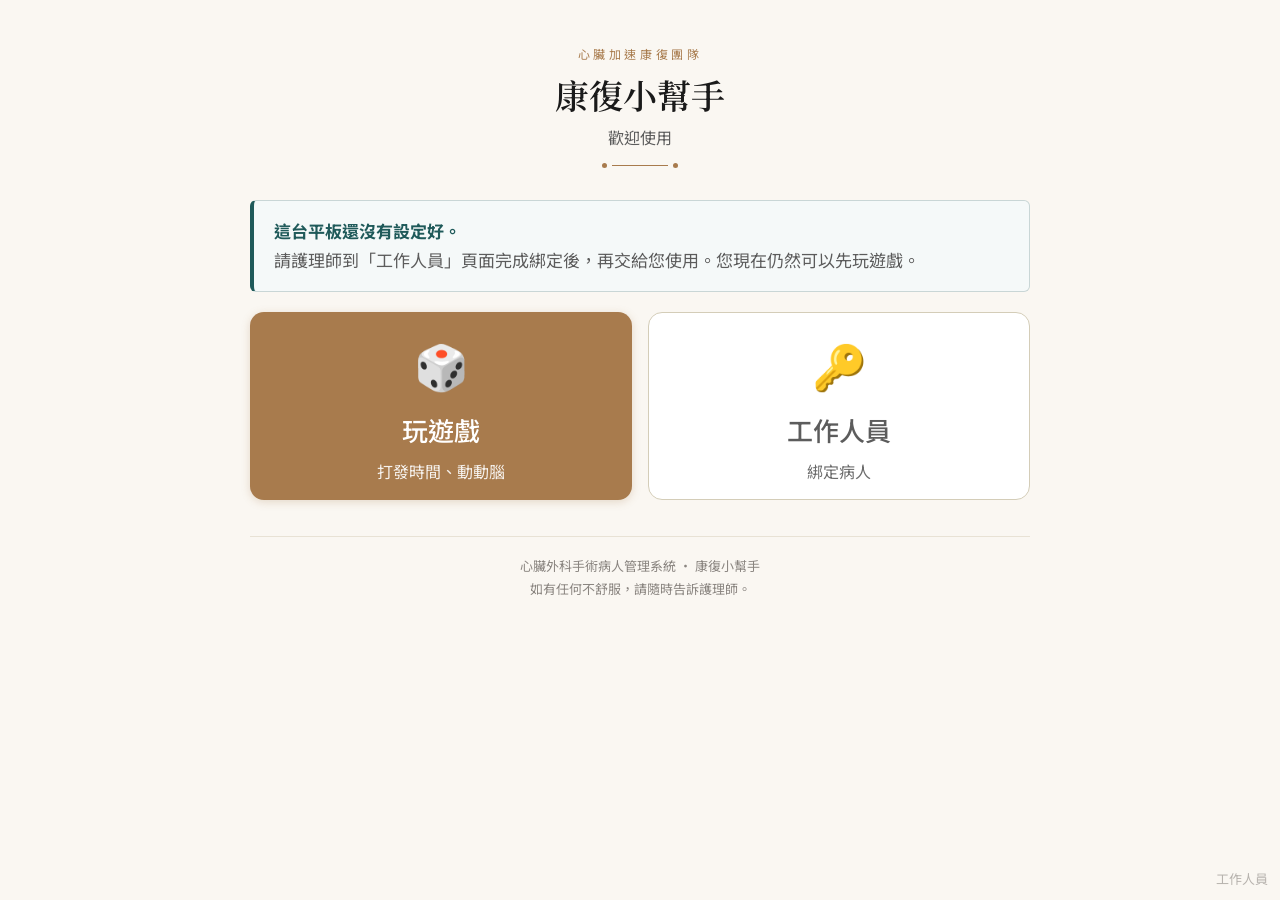
==== index.html @ 5334b92d "update PMS-cog" ====
<!DOCTYPE html>
<html lang="zh-TW">
<head>
<meta charset="UTF-8">
<meta name="viewport" content="width=device-width, initial-scale=1.0, maximum-scale=1.0, user-scalable=no">
<meta name="apple-mobile-web-app-capable" content="yes">
<meta name="apple-mobile-web-app-status-bar-style" content="default">
<meta name="apple-mobile-web-app-title" content="康復小幫手">
<meta name="robots" content="noindex">
<title>康復小幫手</title>
<link href="https://fonts.googleapis.com/css2?family=Noto+Sans+TC:wght@400;500;600&family=Noto+Serif+TC:wght@600&display=swap" rel="stylesheet">
<link rel="stylesheet" href="_shared/pms.css">
<style>
  .big2 { display: grid; grid-template-columns: 1fr 1fr; gap: 16px; margin: 20px 0; }
  .big2 .btn-xl { flex-direction: column; gap: 6px; min-height: 150px; }
  .big2 .btn-xl .ico { font-size: 44px; }
  .big2 .btn-xl small { font-size: 16px; font-weight: 400; opacity: .9; }
  .badge { display: inline-block; background: var(--gold); color: #fff; border-radius: 99px; font-size: 14px; padding: 2px 10px; margin-left: 6px; vertical-align: middle; }
  .phase-line { font-size: 17px; color: var(--ink-soft); margin: 4px 0 14px; }
  .staff-link { position: fixed; right: 12px; bottom: 10px; font-size: 13px; color: var(--ink-faint); text-decoration: none; opacity: .6; }
  @media (max-width: 560px) { .big2 { grid-template-columns: 1fr; } }
</style>
</head>
<body>
<div class="container">
  <div class="header">
    <div class="tag">心臟加速康復團隊</div>
    <h1>康復小幫手</h1>
    <p class="sub" id="greet">　</p>
    <div class="divider"></div>
  </div>

  <div id="alert" class="alert"></div>

  <!-- 尚未綁定 -->
  <div id="unbound" style="display:none">
    <div class="notice"><strong>這台平板還沒有設定好。</strong><br>請護理師到「工作人員」頁面完成綁定後，再交給您使用。您現在仍然可以先玩遊戲。</div>
    <div class="big2">
      <a class="btn btn-gold btn-xl" href="fun/index.html"><span class="ico">🎲</span>玩遊戲<small>打發時間、動動腦</small></a>
      <a class="btn btn-ghost btn-xl" href="staff/bind.html"><span class="ico">🔑</span>工作人員<small>綁定病人</small></a>
    </div>
  </div>

  <!-- 已綁定 -->
  <div id="bound" style="display:none">
    <div class="phase-line" id="phaseLine"></div>
    <div class="card" style="padding:18px 20px">
      <div class="label">今天請您完成 <span class="badge" id="todoCount">0</span></div>
      <div class="hint" id="todoHint">完成一項就會打勾，不用一次做完。</div>
      <div id="todos"></div>
    </div>
    <div class="big2">
      <a class="btn btn-gold btn-xl" href="fun/index.html"><span class="ico">🎲</span>玩遊戲<small>隨時可以玩</small></a>
      <button class="btn btn-ghost btn-xl" onclick="refresh(true)"><span class="ico">🔄</span>重新整理<small id="syncNote">　</small></button>
    </div>
  </div>

  <p class="footer">心臟外科手術病人管理系統 · 康復小幫手<br>如有任何不舒服，請隨時告訴護理師。</p>
</div>
<a class="staff-link" href="staff/bind.html">工作人員</a>

<script src="_shared/config.js"></script>
<script src="_shared/core.js"></script>
<script>
const { $, session, PHASE_LABEL } = COG;

// 各時點要做的項目（之後加入 EQ-5D、三個測驗時在這裡補）
const QOR = { id: 'qor15', ico: '📋', title: '恢復狀況問卷', sub: '15 題，約 3 分鐘', href: 'qor15.html' };
const TESTS = [
  { id: 'test:memory', ico: '🟦', title: '圖樣記憶', sub: '記住亮起的格子，約 3 分鐘', href: 'tests/memory.html' },
  { id: 'test:groceries', ico: '🛒', title: '買菜', sub: '記住清單、點對商品，約 4 分鐘', href: 'tests/groceries.html' },
  { id: 'test:lines', ico: '🧩', title: '接線', sub: '把線接回來，約 5 分鐘', href: 'tests/lines.html' },
];
const PLAN = {
  T0: [QOR, ...TESTS],
  T1: [QOR, ...TESTS],
  T2: [QOR, ...TESTS],
  T3: [ { id: 'eq5d', ico: '💚', title: '健康狀況問卷', sub: '5 題 + 1 個刻度，約 2 分鐘', href: 'eq5d.html' },
        { id: 'prems', ico: '💬', title: '照護經驗問卷', sub: '出院前，約 5 分鐘', href: (window.COG_CONFIG||{}).PREMS_URL || 'https://b101099132-bit.github.io/PMS-csc/survey.html', external: true },
        ...TESTS ],
};

function alertMsg(type, msg) { const a = $('alert'); a.className = 'alert show ' + type; a.textContent = msg; }

async function refresh(manual) {
  if (!session.token()) { $('unbound').style.display = 'block'; $('bound').style.display = 'none'; $('greet').textContent = '歡迎使用'; return; }
  $('bound').style.display = 'block'; $('unbound').style.display = 'none';
  const d = await session.lookup();
  if (!d || !d.ok) {
    if (d && d.reason === 'unbound') { session.clear(); return refresh(); }
    alertMsg('warn', '目前沒有網路，先顯示上次的內容；您填的資料會先存在平板，有網路時自動送出。');
    render({ phase: 'T0', done: { tests: {} }, name: (session.patient() || {}).name || '', offline: true });
    return;
  }
  if (d.offline) alertMsg('warn', '目前沒有網路，顯示的是上次連線時的內容。'); else $('alert').classList.remove('show');
  render(d);
}

function render(d) {
  $('greet').textContent = (d.name ? d.name + '，' : '') + '您好';
  const ph = d.phase || 'T0';
  $('phaseLine').textContent = '今天是 ' + (ph === 'T0' ? '手術前' : '術後第 ' + (d.pod != null ? d.pod : '?') + ' 天') + '（' + PHASE_LABEL[ph] + '階段）';
  const items = PLAN[ph] || [];
  const done = d.done || { tests: {} };
  let remain = 0;
  $('todos').innerHTML = items.map(it => {
    const isDone = it.id === 'qor15' ? done.qor15 : it.id === 'eq5d' ? done.eq5d : it.id.startsWith('test:') ? !!done.tests[it.id.slice(5)] : false;
    if (!isDone && !it.soon) remain++;
    const href = it.external ? it.href : it.href + '?phase=' + ph;
    const cls = 'todo' + (isDone ? ' done' : '');
    const chk = isDone ? '✓ 已完成' : it.soon ? '即將開放' : '點這裡開始 ›';
    return (isDone || it.soon) ? `<div class="${cls}"><span class="ico">${it.ico}</span><span class="t"><b>${it.title}</b><small>${it.sub}</small></span><span class="chk">${chk}</span></div>`
                               : `<a class="${cls}" href="${href}"><span class="ico">${it.ico}</span><span class="t"><b>${it.title}</b><small>${it.sub}</small></span><span class="chk">${chk}</span></a>`;
  }).join('') || '<div class="muted">今天沒有需要填寫的項目，可以去玩遊戲。</div>';
  $('todoCount').textContent = remain;
  $('todoHint').textContent = remain ? '完成一項就會打勾，不用一次做完。' : '今天的項目都完成了，謝謝您！';
  const q = COG.queueLength();
  $('syncNote').textContent = q ? '有 ' + q + ' 筆資料等待上傳' : '';
}

document.addEventListener('cog-queue', () => refresh());
refresh();
</script>
</body>
</html>
---- _shared/pms.css ----
/* PMS-cog 共用樣式 — 沿用 PMS-csc survey.html 的 cream/teal/gold 視覺，為 iPad 與長者放大 */
*, *::before, *::after { box-sizing: border-box; margin: 0; padding: 0; }
:root {
  --cream: #FAF7F2; --paper: #FFFFFF; --ink: #1A1A1A; --ink-soft: #5C5C5C; --ink-faint: #8A8580;
  --teal: #1F5A5A; --teal-soft: #E6EDED; --teal-tint: #F5F9F9; --teal-hover: #2D6F6F;
  --gold: #A87B4D; --gold-soft: #F0E6D6; --gold-tint: #FBF6EC;
  --border: #E8E2D5; --border-strong: #D4CDB8; --danger: #B85450; --danger-bg: #FBEFEE; --success: #4A7A5A; --success-bg: #EEF5F0;
  --radius: 6px; --radius-card: 10px;
  --font-body: 'Noto Sans TC', system-ui, -apple-system, 'PingFang TC', sans-serif;
  --font-serif: 'Noto Serif TC', 'PingFang TC', serif;
}
html { -webkit-text-size-adjust: 100%; }
body { font-family: var(--font-body); background: var(--cream); color: var(--ink); min-height: 100vh; line-height: 1.7; font-size: 19px; -webkit-font-smoothing: antialiased; }
.container { max-width: 820px; margin: 0 auto; padding: 24px 20px 90px; }
.header { text-align: center; padding: 20px 10px 16px; }
.header .tag { font-size: 12px; letter-spacing: .3em; color: var(--gold); text-transform: uppercase; }
.header h1 { font-family: var(--font-serif); font-size: clamp(26px, 5vw, 34px); font-weight: 600; line-height: 1.35; margin: 8px 0 6px; }
.header .sub { color: var(--ink-soft); font-size: 16px; }
.divider { width: 56px; height: 1px; background: var(--gold); margin: 14px auto 0; position: relative; }
.divider::before, .divider::after { content: ''; position: absolute; top: -2px; width: 5px; height: 5px; background: var(--gold); border-radius: 50%; }
.divider::before { left: -10px; } .divider::after { right: -10px; }

.notice { background: var(--teal-tint); border: 1px solid #C9D6D6; border-left: 4px solid var(--teal); border-radius: var(--radius); padding: 16px 20px; margin: 18px 0; font-size: 17px; color: var(--ink-soft); }
.notice strong { color: var(--teal); }
.alert { border-radius: var(--radius); padding: 14px 18px; margin: 14px 0; font-size: 17px; display: none; }
.alert.show { display: block; }
.alert.err { background: var(--danger-bg); color: var(--danger); border: 1px solid #E8C4C2; }
.alert.ok { background: var(--success-bg); color: var(--success); border: 1px solid #CFE0D4; }
.alert.warn { background: var(--gold-tint); color: var(--gold); border: 1px solid #E8D8C0; }

.card { background: var(--paper); border: 1px solid var(--border); border-radius: var(--radius-card); padding: 22px 24px; margin-bottom: 16px; }
.card.answered { border-left: 4px solid var(--teal); }
.card.error { border-left: 4px solid var(--danger); }
.card .label { font-size: 21px; font-weight: 500; margin-bottom: 6px; }
.card .hint { font-size: 16px; color: var(--ink-faint); margin-bottom: 14px; }
.err-msg { display: none; color: var(--danger); font-size: 16px; margin-top: 10px; }
.card.error .err-msg { display: block; }

/* 大按鈕 */
.btn { display: inline-flex; align-items: center; justify-content: center; gap: 10px; min-height: 60px; padding: 14px 28px; border-radius: var(--radius); border: none; font-family: var(--font-body); font-size: 20px; font-weight: 500; cursor: pointer; transition: all .15s; touch-action: manipulation; -webkit-tap-highlight-color: transparent; text-decoration: none; }
.btn:active { transform: scale(.98); }
.btn:disabled { opacity: .5; cursor: not-allowed; }
.btn-primary { background: var(--teal); color: #fff; box-shadow: 0 2px 8px rgba(31,90,90,.2); }
.btn-gold { background: var(--gold); color: #fff; box-shadow: 0 2px 8px rgba(168,123,77,.25); }
.btn-ghost { background: var(--paper); color: var(--ink-soft); border: 1px solid var(--border-strong); }
.btn-danger { background: var(--paper); color: var(--danger); border: 1px solid #E8C4C2; }
.btn-block { width: 100%; }
.btn-xl { min-height: 96px; font-size: 26px; border-radius: 14px; }
.nav { display: flex; justify-content: space-between; gap: 12px; margin-top: 26px; }
.nav .btn-primary, .nav .btn-gold { flex: 1; }

/* 0–10 評分列 */
.scale { display: grid; grid-template-columns: repeat(11, 1fr); gap: 6px; }
.scale button { min-height: 58px; border: 1px solid var(--border-strong); border-radius: var(--radius); background: var(--paper); font-family: var(--font-serif); font-size: 21px; font-weight: 600; color: var(--ink-soft); cursor: pointer; touch-action: manipulation; -webkit-tap-highlight-color: transparent; }
.scale button.sel { background: var(--teal); border-color: var(--teal); color: #fff; }
.scale-ends { display: flex; justify-content: space-between; font-size: 15px; color: var(--ink-faint); margin-top: 8px; }

/* 選項列 */
.options { display: flex; flex-direction: column; gap: 10px; }
.opt { display: flex; align-items: center; gap: 14px; min-height: 60px; padding: 14px 18px; border: 1px solid var(--border-strong); border-radius: var(--radius); background: var(--paper); font-size: 19px; cursor: pointer; touch-action: manipulation; -webkit-tap-highlight-color: transparent; user-select: none; }
.opt .dot { width: 22px; height: 22px; border-radius: 50%; border: 2px solid var(--border-strong); flex-shrink: 0; }
.opt.sel { background: var(--teal-tint); border-color: var(--teal); font-weight: 500; }
.opt.sel .dot { background: var(--teal); border-color: var(--teal); box-shadow: inset 0 0 0 4px #fff; }

input.text, select.text { width: 100%; min-height: 56px; border: 1px solid var(--border-strong); border-radius: var(--radius); padding: 10px 14px; font-family: var(--font-body); font-size: 19px; background: var(--paper); color: var(--ink); outline: none; }
input.text:focus, select.text:focus { border-color: var(--teal); box-shadow: 0 0 0 3px rgba(31,90,90,.1); }

/* 進度 */
.progress { position: sticky; top: 0; z-index: 10; background: var(--cream); padding: 10px 0 8px; margin-bottom: 10px; border-bottom: 1px solid var(--border); }
.progress .row { display: flex; justify-content: space-between; font-size: 14px; color: var(--ink-faint); margin-bottom: 6px; }
.progress .row strong { color: var(--gold); font-family: var(--font-serif); }
.progress .track { height: 4px; background: var(--border); border-radius: 99px; overflow: hidden; }
.progress .fill { height: 100%; background: var(--gold); width: 0; transition: width .4s; }

/* 首頁項目卡 */
.todo { display: flex; align-items: center; gap: 16px; min-height: 92px; padding: 18px 22px; border: 1px solid var(--border); border-radius: 14px; background: var(--paper); text-decoration: none; color: var(--ink); margin-bottom: 12px; }
.todo .ico { font-size: 34px; width: 48px; text-align: center; }
.todo .t { flex: 1; }
.todo .t b { font-size: 21px; font-weight: 500; display: block; }
.todo .t small { color: var(--ink-faint); font-size: 15px; }
.todo .chk { font-size: 15px; color: var(--ink-faint); white-space: nowrap; }
.todo.done { opacity: .55; }
.todo.done .chk { color: var(--success); font-weight: 500; }
.footer { font-size: 13px; color: var(--ink-faint); text-align: center; margin-top: 36px; padding-top: 18px; border-top: 1px solid var(--border); }
.center { text-align: center; }
.mt { margin-top: 18px; }
.muted { color: var(--ink-faint); }
.thanks { text-align: center; padding: 60px 20px; }
.thanks .ico { width: 84px; height: 84px; border-radius: 50%; border: 2px solid var(--gold); color: var(--gold); display: flex; align-items: center; justify-content: center; font-size: 38px; margin: 0 auto 22px; }
.thanks h2 { font-family: var(--font-serif); font-size: 28px; margin-bottom: 10px; }
@media (max-width: 600px) { body { font-size: 18px; } .container { padding: 16px 12px 80px; } .card { padding: 18px; } .scale { gap: 4px; } .scale button { min-height: 50px; font-size: 18px; } }
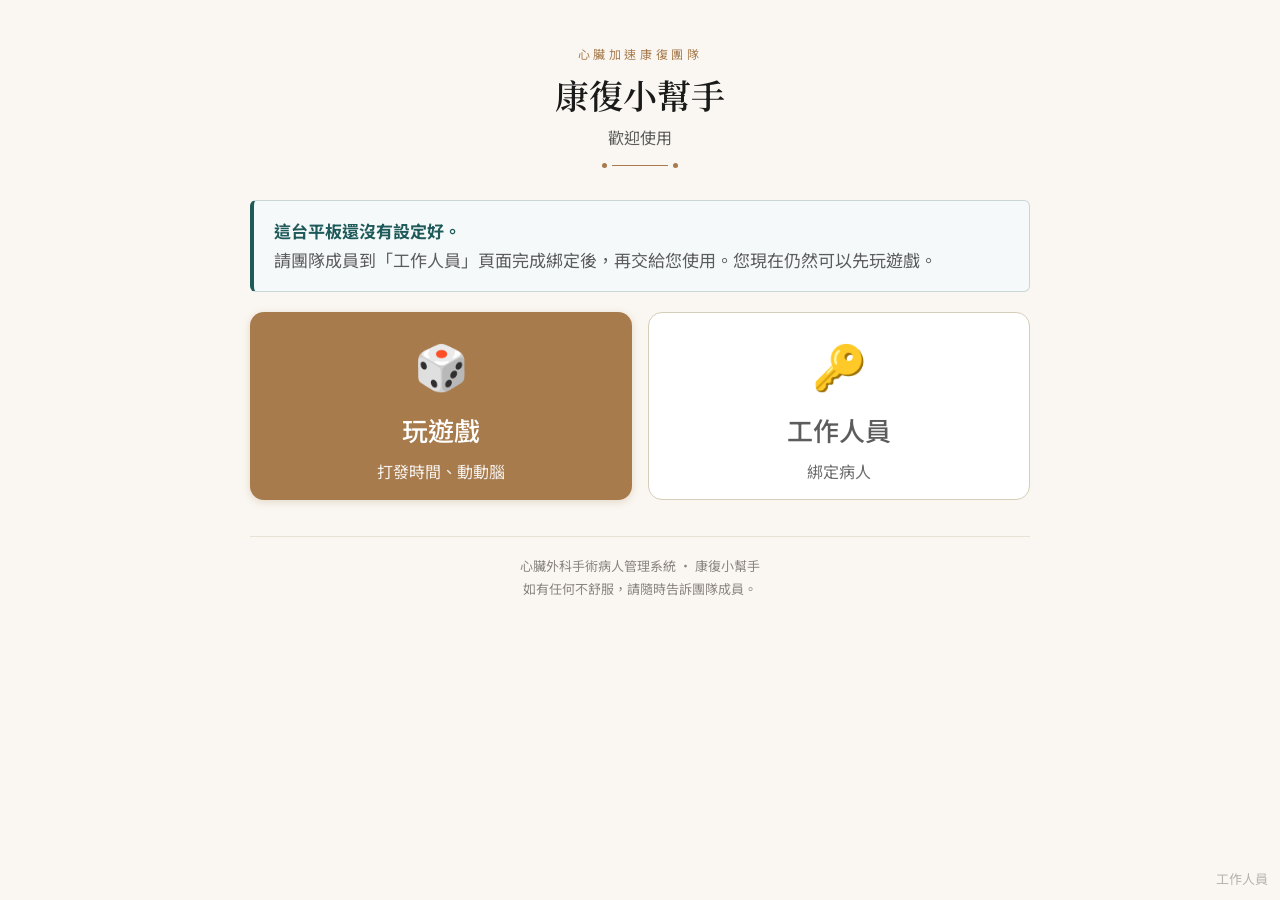
==== commit ac1ef81f: "update PMS-cog" ====
--- a/index.html
+++ b/index.html
@@ -7,6 +7,9 @@
 <meta name="apple-mobile-web-app-status-bar-style" content="default">
 <meta name="apple-mobile-web-app-title" content="康復小幫手">
 <meta name="robots" content="noindex">
+<link rel="manifest" href="manifest.json">
+<link rel="apple-touch-icon" href="icons/icon-180.png">
+<meta name="theme-color" content="#1F5A5A">
 <title>康復小幫手</title>
 <link href="https://fonts.googleapis.com/css2?family=Noto+Sans+TC:wght@400;500;600&family=Noto+Serif+TC:wght@600&display=swap" rel="stylesheet">
 <link rel="stylesheet" href="_shared/pms.css">
@@ -16,6 +19,7 @@
   .big2 .btn-xl .ico { font-size: 44px; }
   .big2 .btn-xl small { font-size: 16px; font-weight: 400; opacity: .9; }
   .badge { display: inline-block; background: var(--gold); color: #fff; border-radius: 99px; font-size: 14px; padding: 2px 10px; margin-left: 6px; vertical-align: middle; }
+  .todo.optional { border-style: dashed; background: var(--cream); }
   .phase-line { font-size: 17px; color: var(--ink-soft); margin: 4px 0 14px; }
   .staff-link { position: fixed; right: 12px; bottom: 10px; font-size: 13px; color: var(--ink-faint); text-decoration: none; opacity: .6; }
   @media (max-width: 560px) { .big2 { grid-template-columns: 1fr; } }
@@ -34,7 +38,7 @@
 
   <!-- 尚未綁定 -->
   <div id="unbound" style="display:none">
-    <div class="notice"><strong>這台平板還沒有設定好。</strong><br>請護理師到「工作人員」頁面完成綁定後，再交給您使用。您現在仍然可以先玩遊戲。</div>
+    <div class="notice"><strong>這台平板還沒有設定好。</strong><br>請團隊成員到「工作人員」頁面完成綁定後，再交給您使用。您現在仍然可以先玩遊戲。</div>
     <div class="big2">
       <a class="btn btn-gold btn-xl" href="fun/index.html"><span class="ico">🎲</span>玩遊戲<small>打發時間、動動腦</small></a>
       <a class="btn btn-ghost btn-xl" href="staff/bind.html"><span class="ico">🔑</span>工作人員<small>綁定病人</small></a>
@@ -55,7 +59,7 @@
     </div>
   </div>
 
-  <p class="footer">心臟外科手術病人管理系統 · 康復小幫手<br>如有任何不舒服，請隨時告訴護理師。</p>
+  <p class="footer">心臟外科手術病人管理系統 · 康復小幫手<br>如有任何不舒服，請隨時告訴團隊成員。</p>
 </div>
 <a class="staff-link" href="staff/bind.html">工作人員</a>
 
@@ -76,8 +80,9 @@
   T1: [QOR, ...TESTS],
   T2: [QOR, ...TESTS],
   T3: [ { id: 'eq5d', ico: '💚', title: '健康狀況問卷', sub: '5 題 + 1 個刻度，約 2 分鐘', href: 'eq5d.html' },
-        { id: 'prems', ico: '💬', title: '照護經驗問卷', sub: '出院前，約 5 分鐘', href: (window.COG_CONFIG||{}).PREMS_URL || 'https://b101099132-bit.github.io/PMS-csc/survey.html', external: true },
-        ...TESTS ],
+        ...TESTS,
+        // 選填：不列入「今天請您完成」的計數，永遠排最後；出院前想填再填，或回診時掃 QR code 填
+        { id: 'prems', ico: '💬', title: '照護經驗問卷（選填）', sub: '出院前或回診時填寫，約 5 分鐘', href: (window.COG_CONFIG||{}).PREMS_URL || 'https://b101099132-bit.github.io/PMS-csc/survey.html', external: true, optional: true } ],
 };
 
 function alertMsg(type, msg) { const a = $('alert'); a.className = 'alert show ' + type; a.textContent = msg; }
@@ -104,11 +109,11 @@
   const done = d.done || { tests: {} };
   let remain = 0;
   $('todos').innerHTML = items.map(it => {
-    const isDone = it.id === 'qor15' ? done.qor15 : it.id === 'eq5d' ? done.eq5d : it.id.startsWith('test:') ? !!done.tests[it.id.slice(5)] : false;
-    if (!isDone && !it.soon) remain++;
-    const href = it.external ? it.href : it.href + '?phase=' + ph;
-    const cls = 'todo' + (isDone ? ' done' : '');
-    const chk = isDone ? '✓ 已完成' : it.soon ? '即將開放' : '點這裡開始 ›';
+    const isDone = it.id === 'qor15' ? done.qor15 : it.id === 'eq5d' ? done.eq5d : it.id === 'prems' ? !!done.prems : it.id.startsWith('test:') ? !!done.tests[it.id.slice(5)] : false;
+    if (!isDone && !it.soon && !it.optional) remain++;
+    const href = it.external ? it.href + (d.pk ? '?pk=' + encodeURIComponent(d.pk) : '') : it.href + '?phase=' + ph;
+    const cls = 'todo' + (isDone ? ' done' : '') + (it.optional ? ' optional' : '');
+    const chk = isDone ? '✓ 已完成' : it.soon ? '即將開放' : it.optional ? '想填再填 ›' : '點這裡開始 ›';
     return (isDone || it.soon) ? `<div class="${cls}"><span class="ico">${it.ico}</span><span class="t"><b>${it.title}</b><small>${it.sub}</small></span><span class="chk">${chk}</span></div>`
                                : `<a class="${cls}" href="${href}"><span class="ico">${it.ico}</span><span class="t"><b>${it.title}</b><small>${it.sub}</small></span><span class="chk">${chk}</span></a>`;
   }).join('') || '<div class="muted">今天沒有需要填寫的項目，可以去玩遊戲。</div>';
